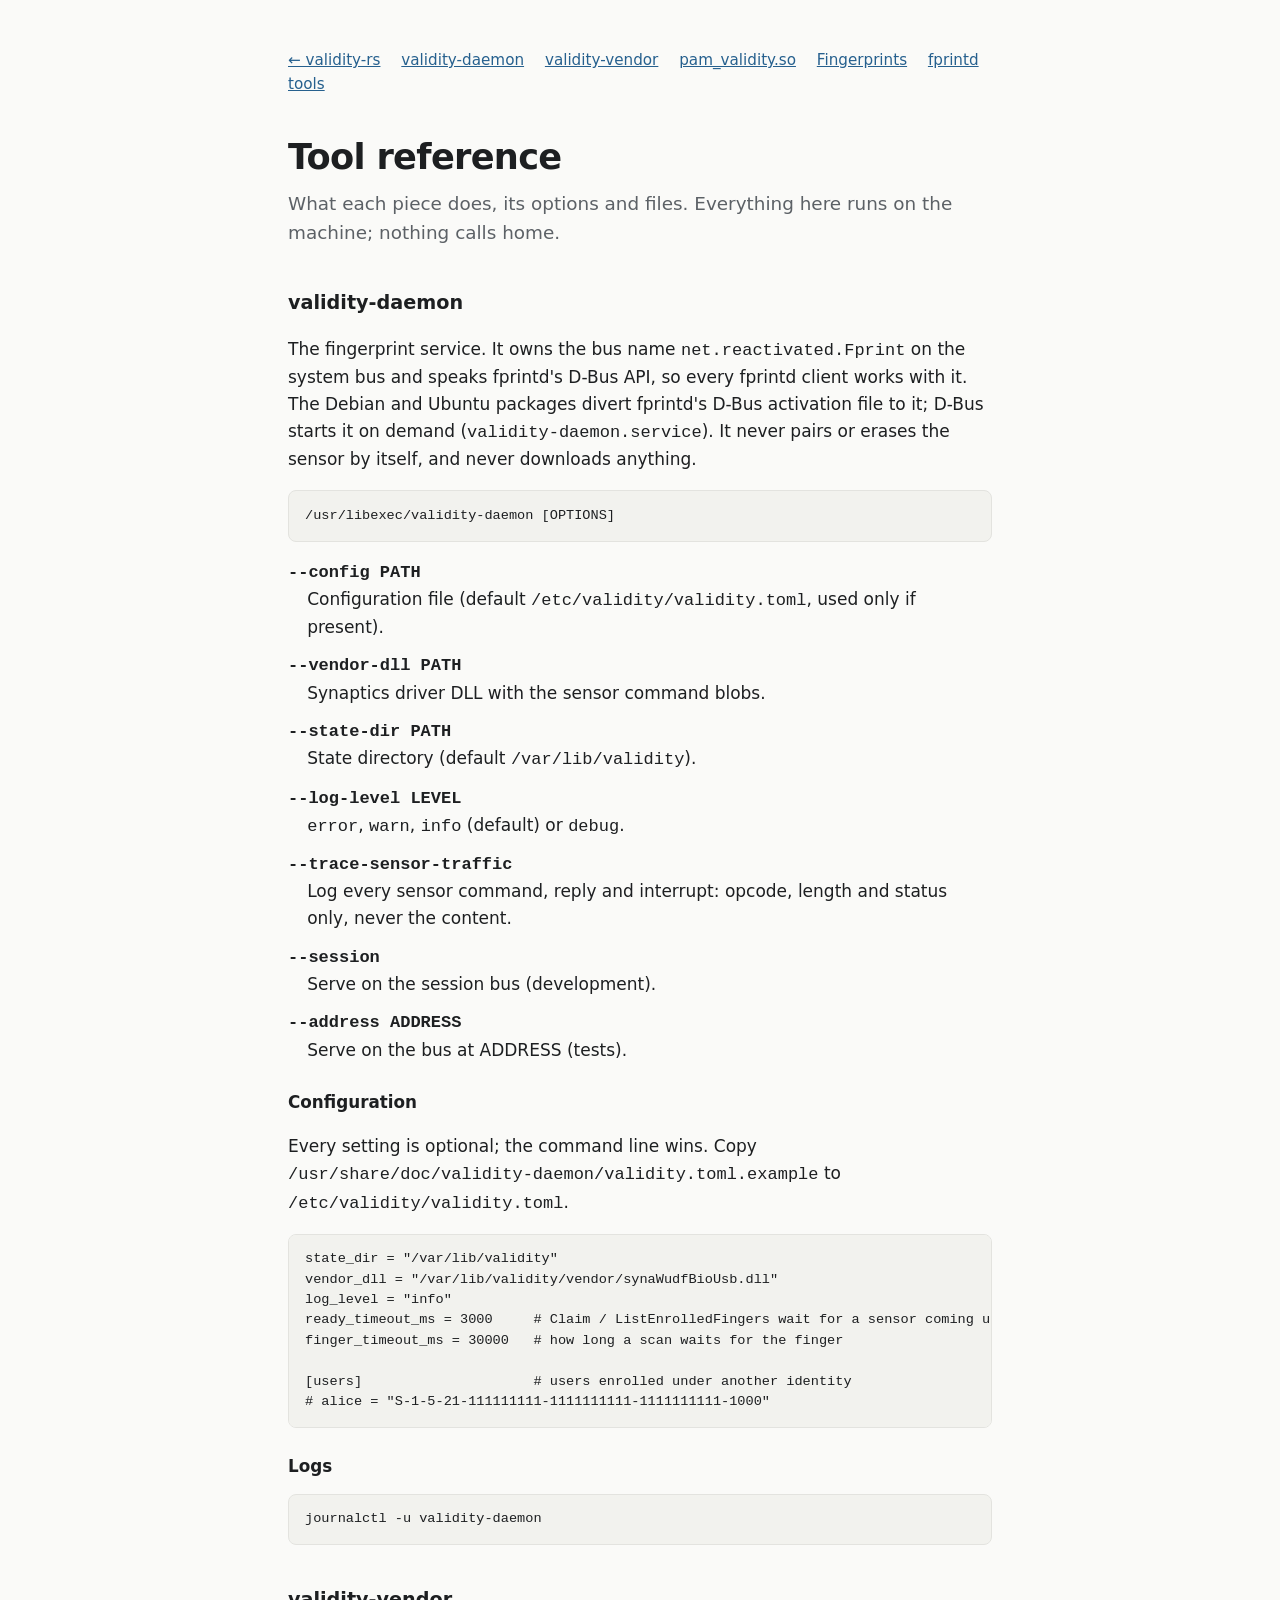
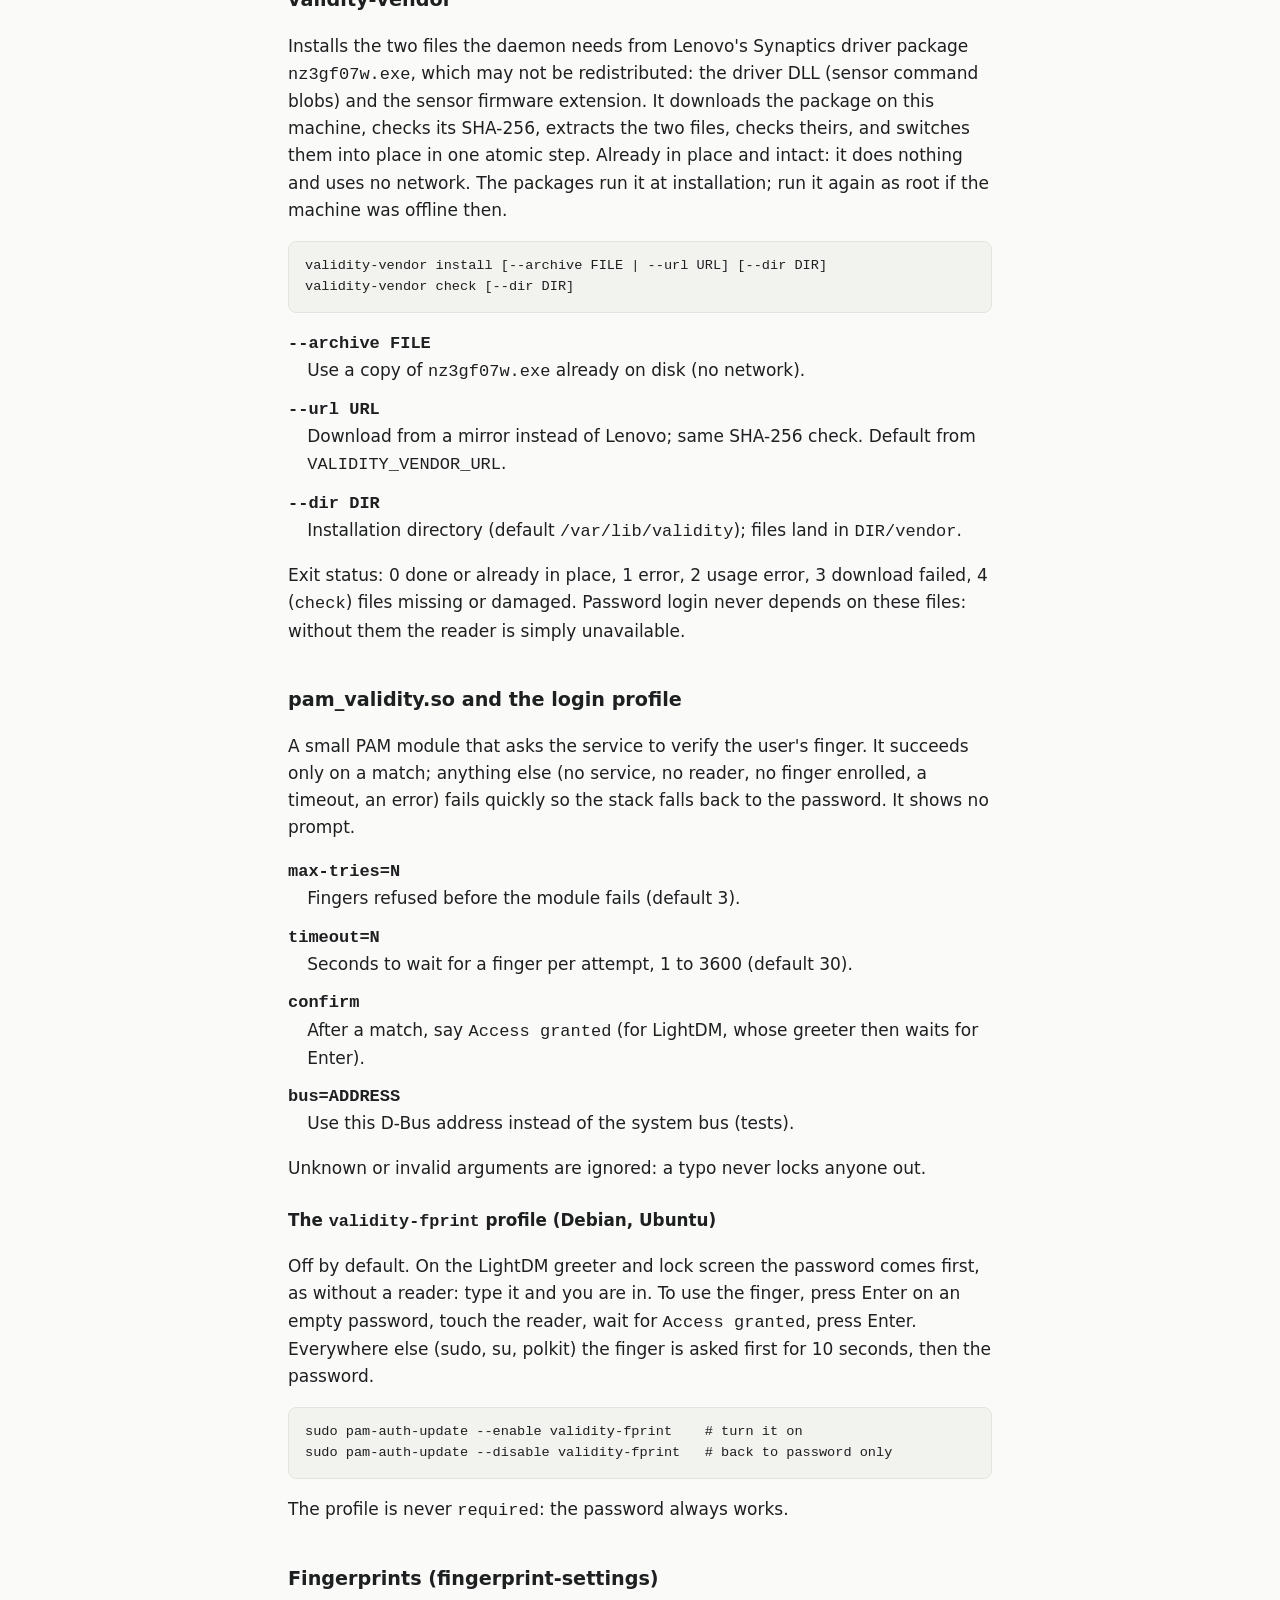
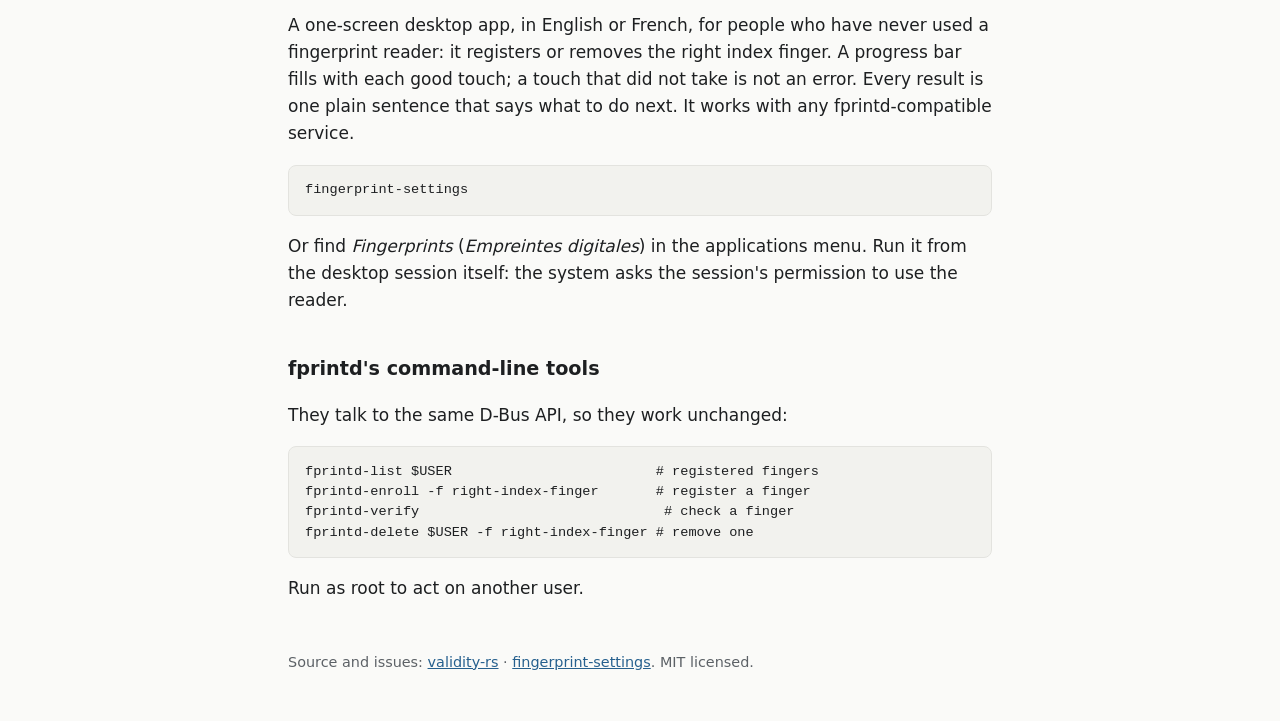
==== docs.html @ e89f05ac "Tool reference page" ====
<!doctype html>
<html lang="en">
<head>
<meta charset="utf-8">
<meta name="viewport" content="width=device-width, initial-scale=1">
<title>Tool reference · validity-rs</title>
<meta name="description" content="Reference for validity-daemon, validity-vendor, pam_validity.so and the Fingerprints app.">
<link rel="stylesheet" href="style.css">
</head>
<body>
<main>
<nav><a href="./">← validity-rs</a> <a href="#daemon">validity-daemon</a> <a href="#vendor">validity-vendor</a> <a href="#pam">pam_validity.so</a> <a href="#app">Fingerprints</a> <a href="#fprintd">fprintd tools</a></nav>
<h1>Tool reference</h1>
<p class="lead">What each piece does, its options and files. Everything here runs on the machine; nothing calls home.</p>

<h2 id="daemon">validity-daemon</h2>
<p>The fingerprint service. It owns the bus name <code>net.reactivated.Fprint</code> on the system bus and speaks fprintd's D-Bus API, so every fprintd client works with it. The Debian and Ubuntu packages divert fprintd's D-Bus activation file to it; D-Bus starts it on demand (<code>validity-daemon.service</code>). It never pairs or erases the sensor by itself, and never downloads anything.</p>
<pre><code>/usr/libexec/validity-daemon [OPTIONS]</code></pre>
<dl>
<dt>--config PATH</dt><dd>Configuration file (default <code>/etc/validity/validity.toml</code>, used only if present).</dd>
<dt>--vendor-dll PATH</dt><dd>Synaptics driver DLL with the sensor command blobs.</dd>
<dt>--state-dir PATH</dt><dd>State directory (default <code>/var/lib/validity</code>).</dd>
<dt>--log-level LEVEL</dt><dd><code>error</code>, <code>warn</code>, <code>info</code> (default) or <code>debug</code>.</dd>
<dt>--trace-sensor-traffic</dt><dd>Log every sensor command, reply and interrupt: opcode, length and status only, never the content.</dd>
<dt>--session</dt><dd>Serve on the session bus (development).</dd>
<dt>--address ADDRESS</dt><dd>Serve on the bus at ADDRESS (tests).</dd>
</dl>
<h3>Configuration</h3>
<p>Every setting is optional; the command line wins. Copy <code>/usr/share/doc/validity-daemon/validity.toml.example</code> to <code>/etc/validity/validity.toml</code>.</p>
<pre><code>state_dir = "/var/lib/validity"
vendor_dll = "/var/lib/validity/vendor/synaWudfBioUsb.dll"
log_level = "info"
ready_timeout_ms = 3000     # Claim / ListEnrolledFingers wait for a sensor coming up
finger_timeout_ms = 30000   # how long a scan waits for the finger

[users]                     # users enrolled under another identity
# alice = "S-1-5-21-111111111-1111111111-1111111111-1000"</code></pre>
<h3>Logs</h3>
<pre><code>journalctl -u validity-daemon</code></pre>

<h2 id="vendor">validity-vendor</h2>
<p>Installs the two files the daemon needs from Lenovo's Synaptics driver package <code>nz3gf07w.exe</code>, which may not be redistributed: the driver DLL (sensor command blobs) and the sensor firmware extension. It downloads the package on this machine, checks its SHA-256, extracts the two files, checks theirs, and switches them into place in one atomic step. Already in place and intact: it does nothing and uses no network. The packages run it at installation; run it again as root if the machine was offline then.</p>
<pre><code>validity-vendor install [--archive FILE | --url URL] [--dir DIR]
validity-vendor check [--dir DIR]</code></pre>
<dl>
<dt>--archive FILE</dt><dd>Use a copy of <code>nz3gf07w.exe</code> already on disk (no network).</dd>
<dt>--url URL</dt><dd>Download from a mirror instead of Lenovo; same SHA-256 check. Default from <code>VALIDITY_VENDOR_URL</code>.</dd>
<dt>--dir DIR</dt><dd>Installation directory (default <code>/var/lib/validity</code>); files land in <code>DIR/vendor</code>.</dd>
</dl>
<p>Exit status: 0 done or already in place, 1 error, 2 usage error, 3 download failed, 4 (<code>check</code>) files missing or damaged. Password login never depends on these files: without them the reader is simply unavailable.</p>

<h2 id="pam">pam_validity.so and the login profile</h2>
<p>A small PAM module that asks the service to verify the user's finger. It succeeds only on a match; anything else (no service, no reader, no finger enrolled, a timeout, an error) fails quickly so the stack falls back to the password. It shows no prompt.</p>
<dl>
<dt>max-tries=N</dt><dd>Fingers refused before the module fails (default 3).</dd>
<dt>timeout=N</dt><dd>Seconds to wait for a finger per attempt, 1 to 3600 (default 30).</dd>
<dt>confirm</dt><dd>After a match, say <code>Access granted</code> (for LightDM, whose greeter then waits for Enter).</dd>
<dt>bus=ADDRESS</dt><dd>Use this D-Bus address instead of the system bus (tests).</dd>
</dl>
<p>Unknown or invalid arguments are ignored: a typo never locks anyone out.</p>
<h3>The <code>validity-fprint</code> profile (Debian, Ubuntu)</h3>
<p>Off by default. On the LightDM greeter and lock screen the password comes first, as without a reader: type it and you are in. To use the finger, press Enter on an empty password, touch the reader, wait for <code>Access granted</code>, press Enter. Everywhere else (sudo, su, polkit) the finger is asked first for 10 seconds, then the password.</p>
<pre><code>sudo pam-auth-update --enable validity-fprint    # turn it on
sudo pam-auth-update --disable validity-fprint   # back to password only</code></pre>
<p>The profile is never <code>required</code>: the password always works.</p>

<h2 id="app">Fingerprints (fingerprint-settings)</h2>
<p>A one-screen desktop app, in English or French, for people who have never used a fingerprint reader: it registers or removes the right index finger. A progress bar fills with each good touch; a touch that did not take is not an error. Every result is one plain sentence that says what to do next. It works with any fprintd-compatible service.</p>
<pre><code>fingerprint-settings</code></pre>
<p>Or find <em>Fingerprints</em> (<em>Empreintes digitales</em>) in the applications menu. Run it from the desktop session itself: the system asks the session's permission to use the reader.</p>

<h2 id="fprintd">fprintd's command-line tools</h2>
<p>They talk to the same D-Bus API, so they work unchanged:</p>
<pre><code>fprintd-list $USER                         # registered fingers
fprintd-enroll -f right-index-finger       # register a finger
fprintd-verify                              # check a finger
fprintd-delete $USER -f right-index-finger # remove one</code></pre>
<p>Run as root to act on another user.</p>

<footer>Source and issues: <a href="https://github.com/validity-rs/validity-rs">validity-rs</a> · <a href="https://github.com/validity-rs/fingerprint-settings">fingerprint-settings</a>. MIT licensed.</footer>
</main>
</body>
</html>
---- style.css ----
:root{--bg:#fafaf8;--fg:#1d1f21;--muted:#5c6166;--card:#fff;--line:#e3e3df;--accent:#26608e;--code:#f2f2ee}
@media (prefers-color-scheme:dark){:root{--bg:#141618;--fg:#e8e8e6;--muted:#a0a5aa;--card:#1c1f22;--line:#2c3034;--accent:#7fb3de;--code:#202428}}
*{box-sizing:border-box}
body{margin:0;background:var(--bg);color:var(--fg);font:17px/1.6 system-ui,-apple-system,"Segoe UI",sans-serif}
main{max-width:46rem;margin:0 auto;padding:3rem 1rem 4rem}
h1{font-size:2.2rem;margin:0 0 .25rem;letter-spacing:-.02em}
h2{font-size:1.2rem;margin:2.5rem 0 .75rem}
p.lead{font-size:1.15rem;color:var(--muted);margin:0 0 1.5rem}
a{color:var(--accent)}
.links{display:flex;flex-wrap:wrap;gap:.5rem;margin:1.5rem 0}
.links a{border:1px solid var(--line);background:var(--card);padding:.45rem .9rem;border-radius:.5rem;text-decoration:none}
figure{margin:2rem 0;text-align:center}
figure img{max-width:100%;width:420px;border-radius:.6rem;border:1px solid var(--line)}
figcaption{color:var(--muted);font-size:.9rem}
ul{padding-left:1.2rem}
pre{background:var(--code);border:1px solid var(--line);border-radius:.5rem;padding:.9rem 1rem;overflow-x:auto;font-size:.85rem;line-height:1.5}
code{font-family:ui-monospace,"SF Mono",Menlo,Consolas,monospace}
table{border-collapse:collapse;width:100%;font-size:.95rem}
td,th{border-bottom:1px solid var(--line);padding:.45rem .3rem;text-align:left}
footer{margin-top:3rem;color:var(--muted);font-size:.9rem}
nav{margin:0 0 2rem;font-size:.95rem}nav a{margin-right:1rem}
dt{font-family:ui-monospace,"SF Mono",Menlo,Consolas,monospace;font-weight:600;margin-top:.7rem}dd{margin:0 0 0 1.2rem;color:var(--fg)}
h3{font-size:1.05rem;margin:1.6rem 0 .4rem}
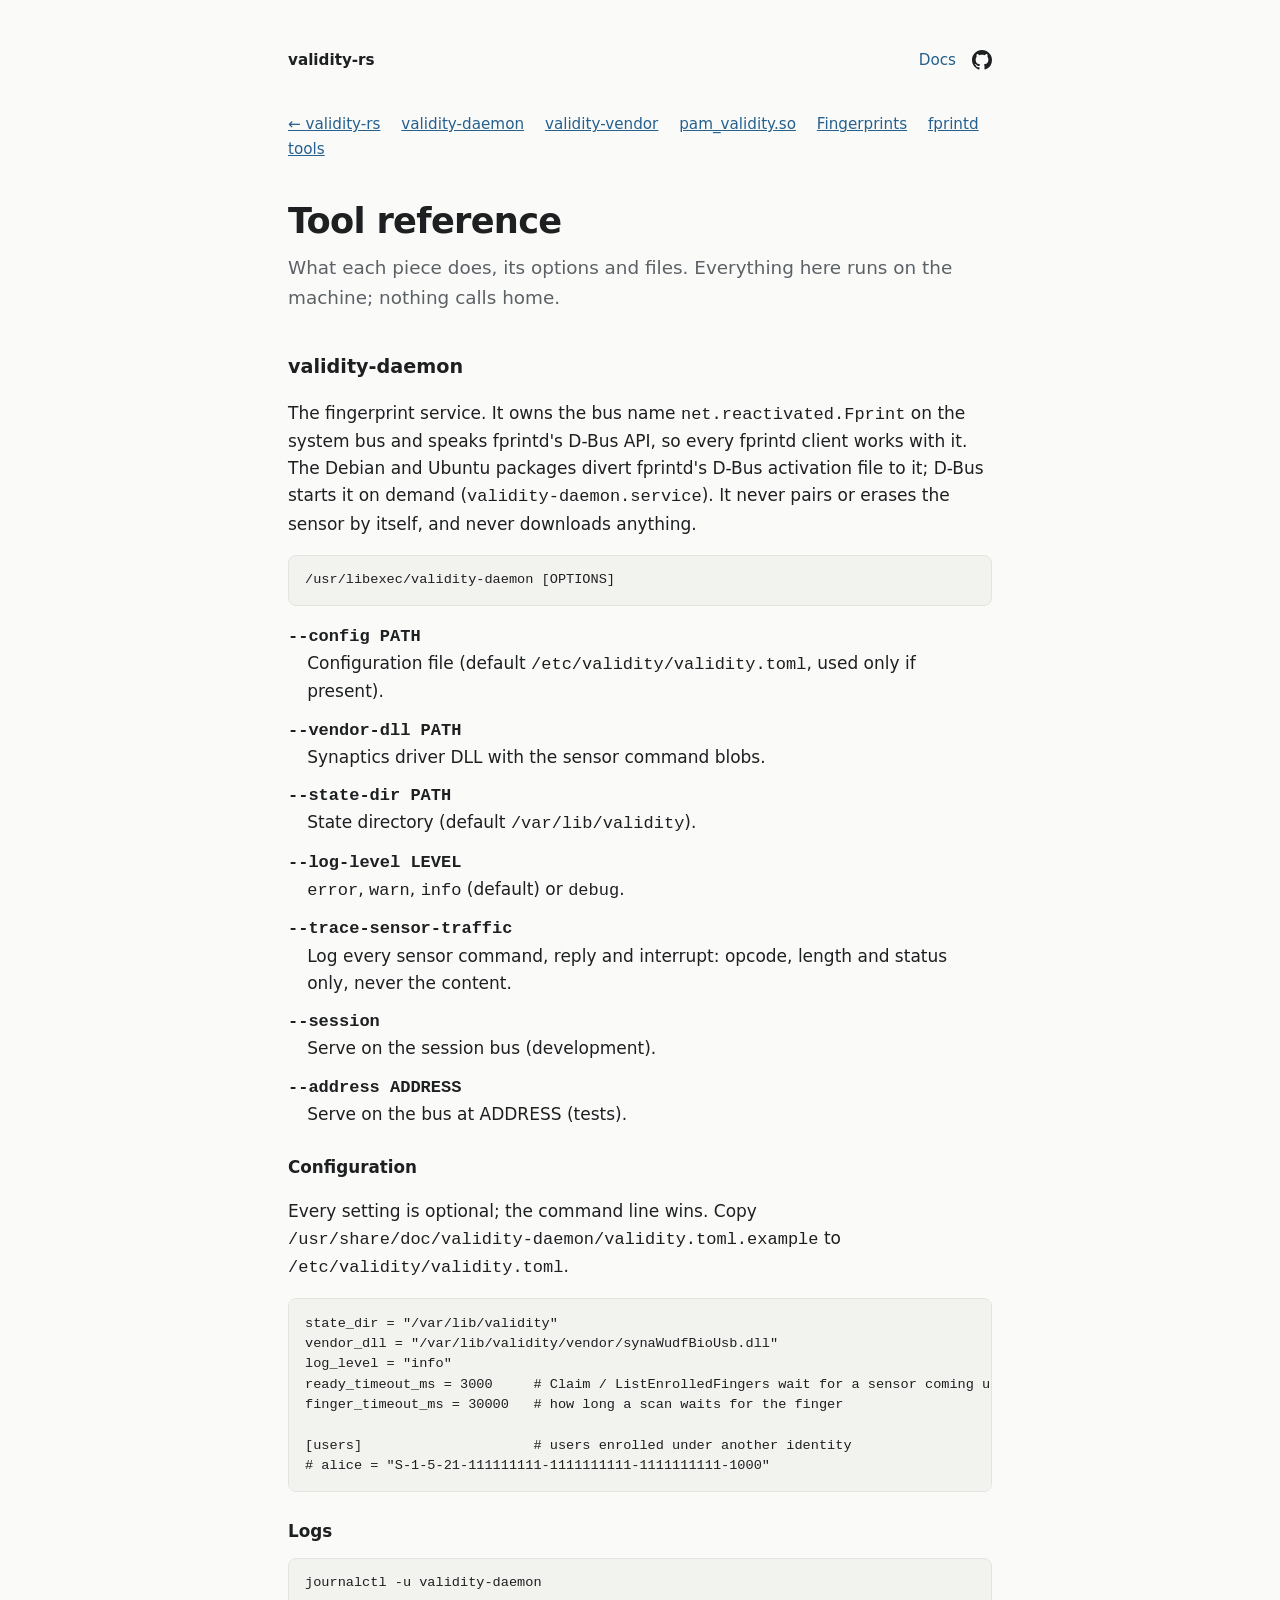
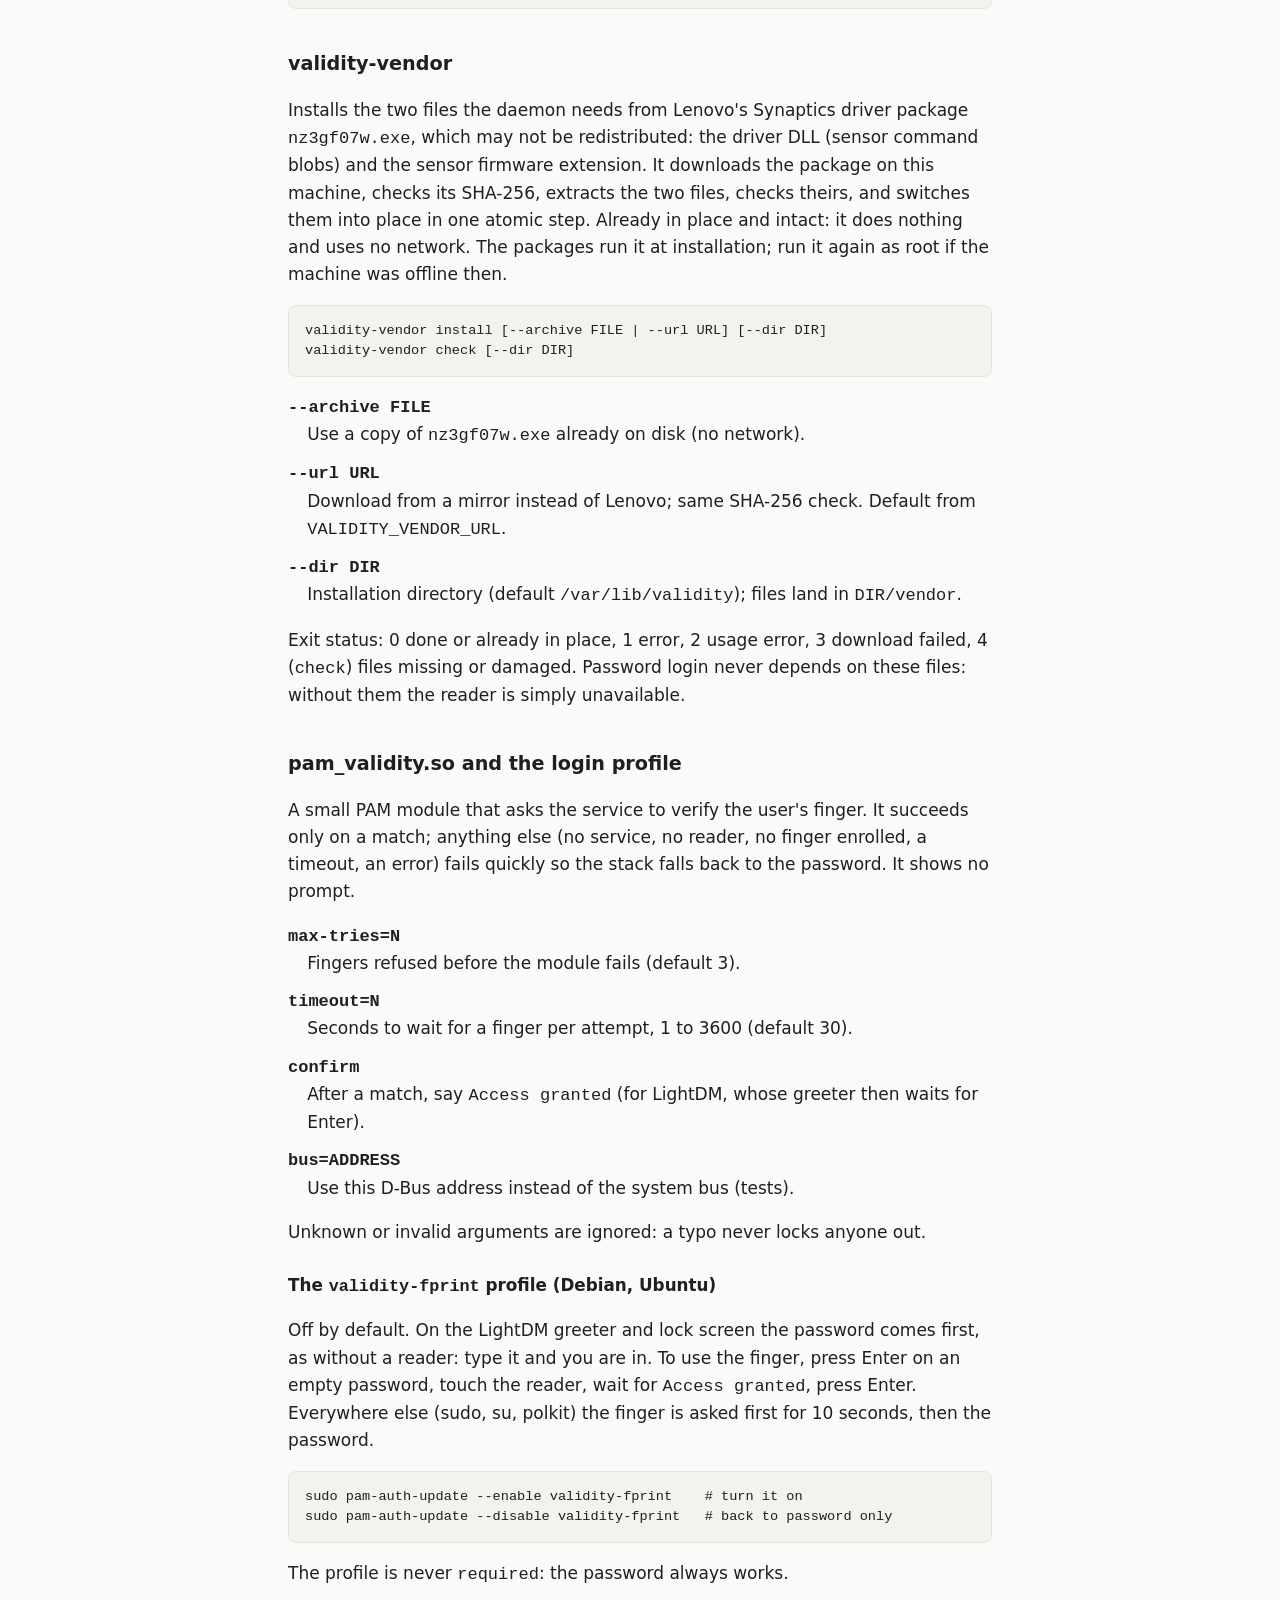
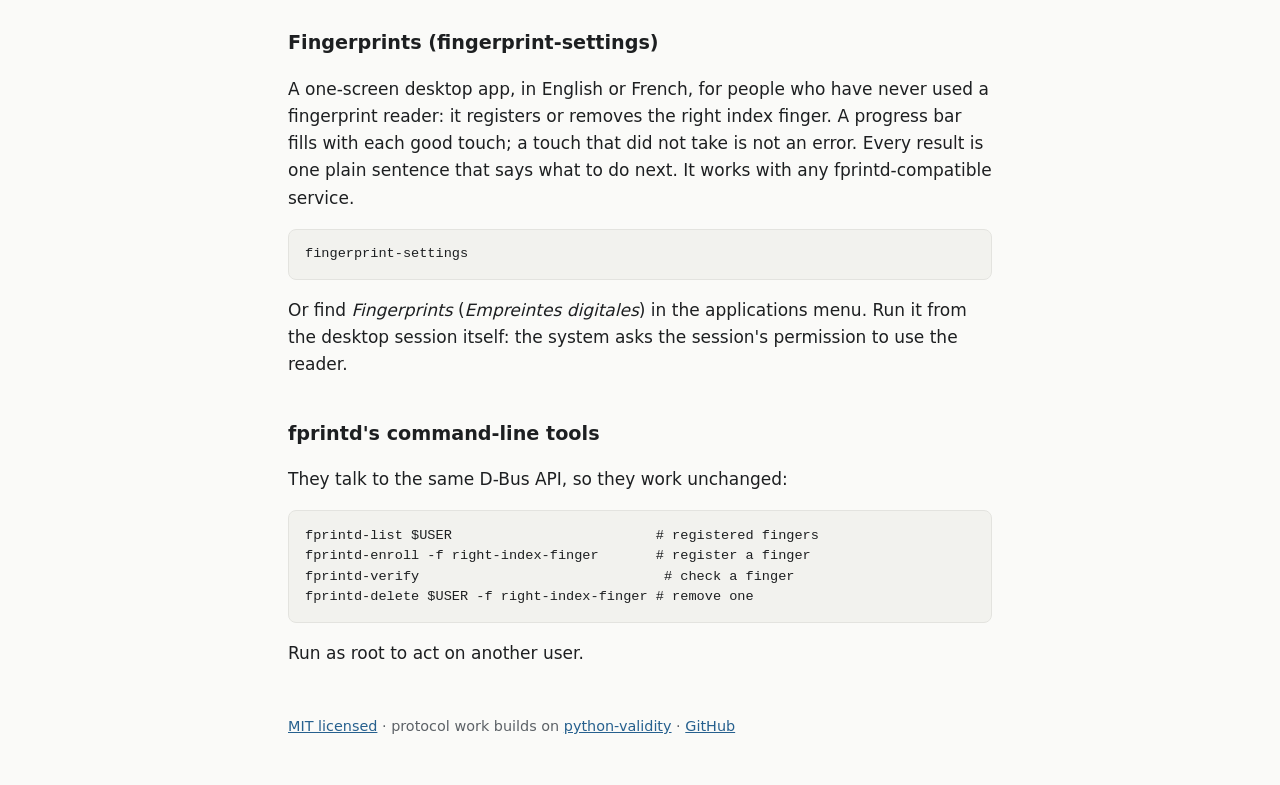
==== commit 5a4eb2c7: "GitHub icon, license link, README and LICENSE" ====
--- a/docs.html
+++ b/docs.html
@@ -9,6 +9,7 @@
 </head>
 <body>
 <main>
+<header class="top"><a href="./" class="brand">validity-rs</a><span><a href="docs.html">Docs</a> <a href="https://github.com/validity-rs" class="gh" aria-label="validity-rs on GitHub"><svg viewBox="0 0 16 16" width="20" height="20" aria-hidden="true" fill="currentColor"><path d="M8 0C3.58 0 0 3.58 0 8c0 3.54 2.29 6.53 5.47 7.59.4.07.55-.17.55-.38 0-.19-.01-.82-.01-1.49-2.01.37-2.53-.49-2.69-.94-.09-.23-.48-.94-.82-1.13-.28-.15-.68-.52-.01-.53.63-.01 1.08.58 1.23.82.72 1.21 1.87.87 2.33.66.07-.52.28-.87.51-1.07-1.78-.2-3.64-.89-3.64-3.95 0-.87.31-1.59.82-2.15-.08-.2-.36-1.02.08-2.12 0 0 .67-.21 2.2.82.64-.18 1.32-.27 2-.27.68 0 1.36.09 2 .27 1.53-1.04 2.2-.82 2.2-.82.44 1.1.16 1.92.08 2.12.51.56.82 1.27.82 2.15 0 3.07-1.87 3.75-3.65 3.95.29.25.54.73.54 1.48 0 1.07-.01 1.93-.01 2.2 0 .21.15.46.55.38A8.013 8.013 0 0016 8c0-4.42-3.58-8-8-8z"/></svg></a></span></header>
 <nav><a href="./">← validity-rs</a> <a href="#daemon">validity-daemon</a> <a href="#vendor">validity-vendor</a> <a href="#pam">pam_validity.so</a> <a href="#app">Fingerprints</a> <a href="#fprintd">fprintd tools</a></nav>
 <h1>Tool reference</h1>
 <p class="lead">What each piece does, its options and files. Everything here runs on the machine; nothing calls home.</p>
@@ -77,7 +78,7 @@
 fprintd-delete $USER -f right-index-finger # remove one</code></pre>
 <p>Run as root to act on another user.</p>
 
-<footer>Source and issues: <a href="https://github.com/validity-rs/validity-rs">validity-rs</a> · <a href="https://github.com/validity-rs/fingerprint-settings">fingerprint-settings</a>. MIT licensed.</footer>
+<footer><a href="https://github.com/validity-rs/validity-rs/blob/master/LICENSE">MIT licensed</a> · protocol work builds on <a href="https://github.com/uunicorn/python-validity">python-validity</a> · <a href="https://github.com/validity-rs">GitHub</a></footer>
 </main>
 </body>
 </html>
--- a/style.css
+++ b/style.css
@@ -21,3 +21,4 @@
 nav{margin:0 0 2rem;font-size:.95rem}nav a{margin-right:1rem}
 dt{font-family:ui-monospace,"SF Mono",Menlo,Consolas,monospace;font-weight:600;margin-top:.7rem}dd{margin:0 0 0 1.2rem;color:var(--fg)}
 h3{font-size:1.05rem;margin:1.6rem 0 .4rem}
+header.top{display:flex;justify-content:space-between;align-items:center;margin:0 0 2.5rem;font-size:.95rem}header.top a{text-decoration:none}header.top .brand{font-weight:600;color:var(--fg)}header.top span{display:flex;gap:1rem;align-items:center}header.top .gh{color:var(--fg);display:inline-flex}
